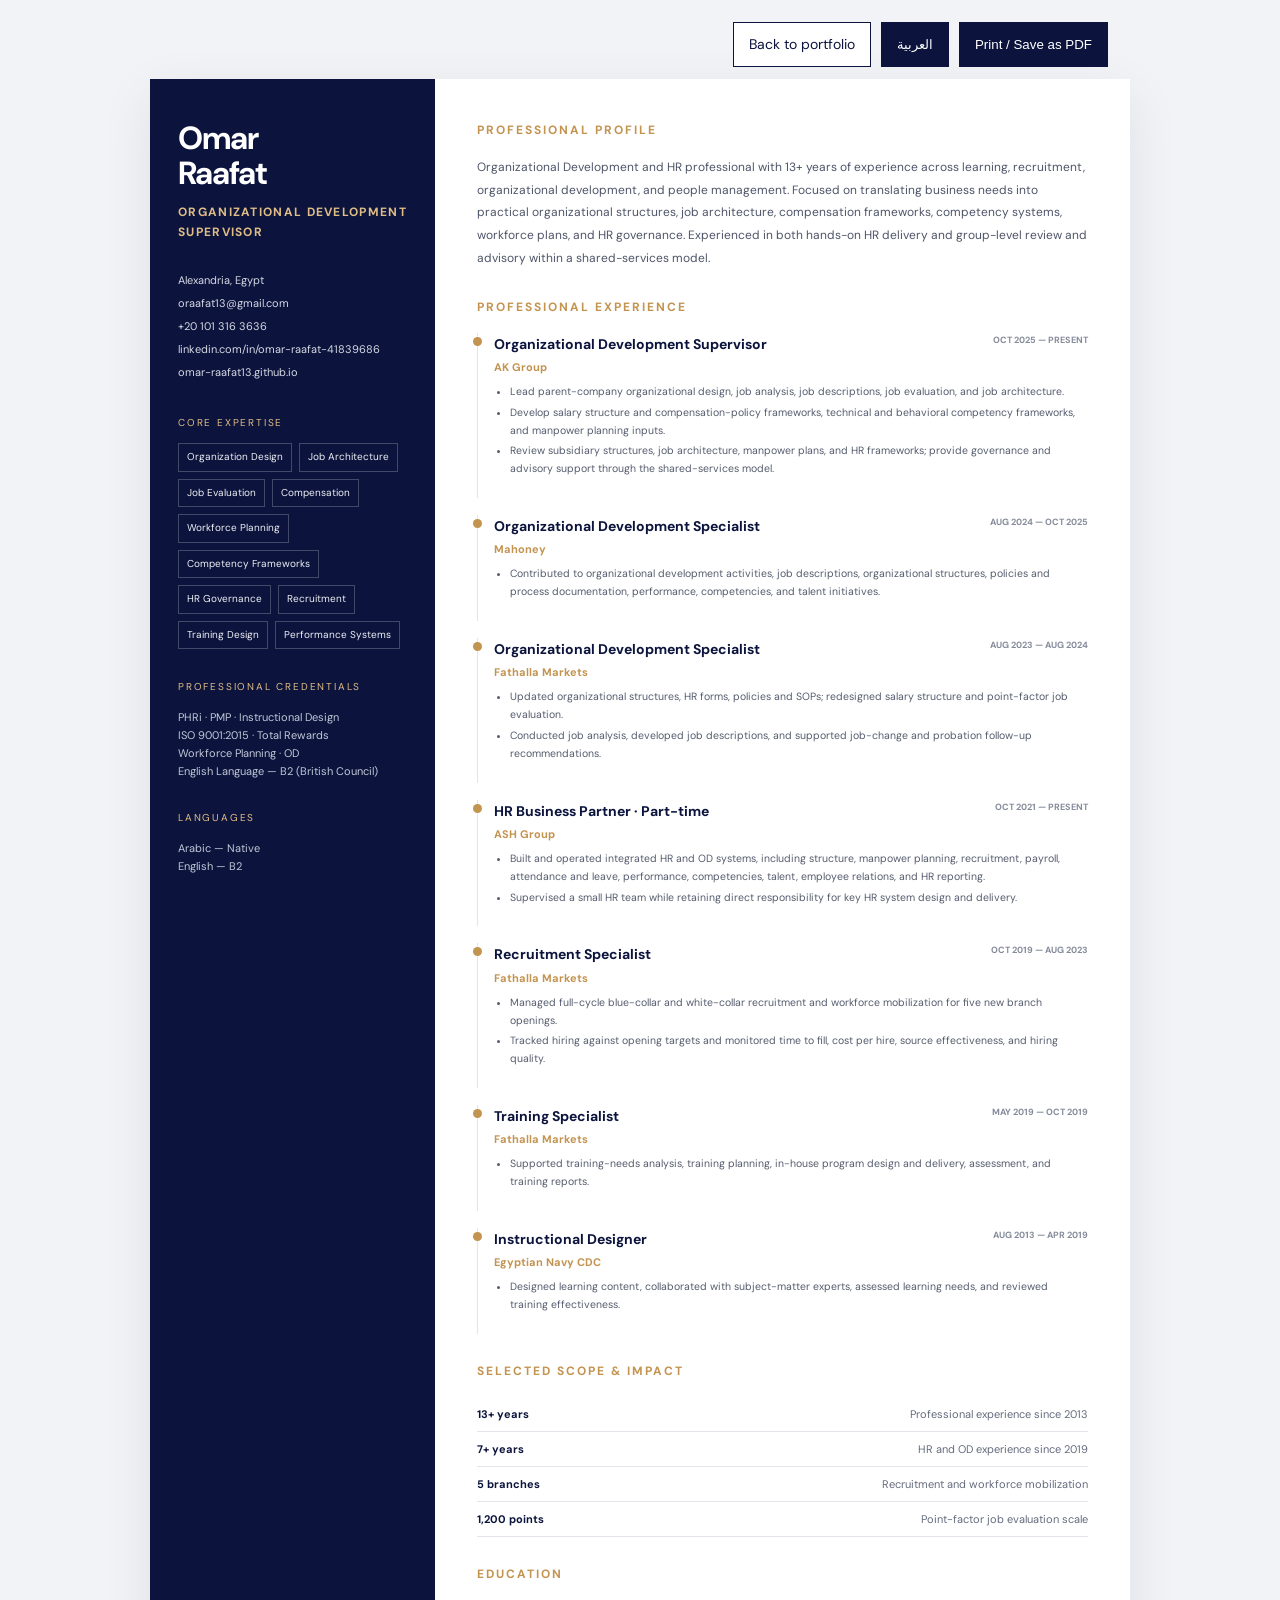
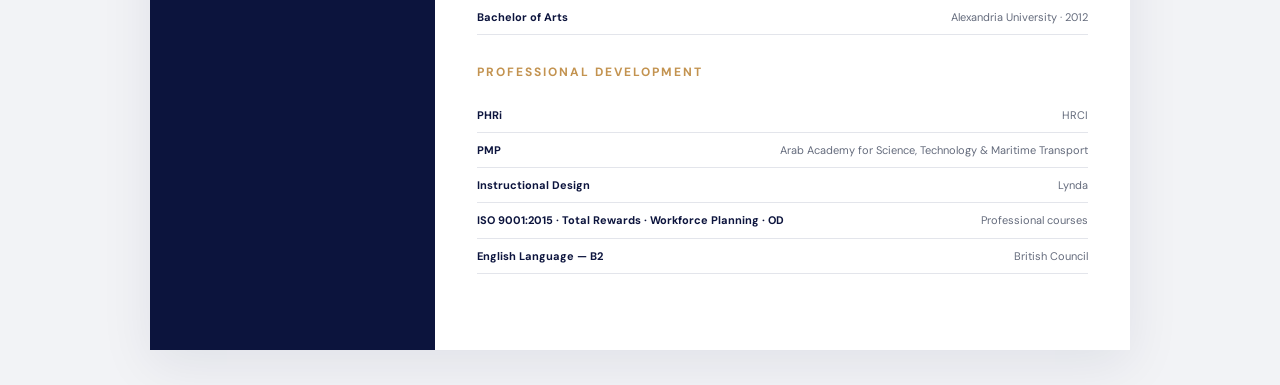
==== cv.html @ f004bfda "Add bilingual print-ready professional CV" ====
<!DOCTYPE html>
<html lang="en">
<head>
<meta charset="UTF-8">
<meta name="viewport" content="width=device-width, initial-scale=1.0">
<meta name="description" content="Omar Raafat — Professional CV | Organizational Development and HR">
<meta name="theme-color" content="#0c143d">
<title>Omar Raafat | Professional CV</title>
<link rel="preconnect" href="https://fonts.googleapis.com">
<link href="https://fonts.googleapis.com/css2?family=DM+Sans:wght@400;500;600;700&family=Cairo:wght@400;500;600;700&display=swap" rel="stylesheet">
<style>
:root{--navy:#0c143d;--gold:#c39350;--ink:#20263b;--muted:#646b7c;--line:#e3e5eb}
*{box-sizing:border-box}body{margin:0;background:#f2f3f6;color:var(--ink);font:14px/1.65 "DM Sans",Arial,sans-serif}
.toolbar{max-width:980px;margin:22px auto 12px;display:flex;justify-content:flex-end;gap:10px;padding:0 22px}
.toolbar button,.toolbar a{border:1px solid var(--navy);background:var(--navy);color:white;padding:10px 15px;font:600 12px inherit;cursor:pointer;text-decoration:none}
.toolbar .secondary{background:white;color:var(--navy)}
.sheet{max-width:980px;margin:0 auto 35px;background:#fff;box-shadow:0 15px 50px #0c143d14;display:grid;grid-template-columns:285px 1fr;min-height:1120px}
aside{background:var(--navy);color:#fff;padding:42px 28px}
main{padding:42px 42px 48px}
h1{font-size:32px;line-height:1.1;margin:0;color:#fff;letter-spacing:-1px}
.role{margin:12px 0 26px;color:#e0bd86;font-size:12px;font-weight:700;letter-spacing:1.3px;text-transform:uppercase}
.contact{font-size:11px;color:#d6d9e4;line-height:2.1;overflow-wrap:anywhere}
.side-title{margin:30px 0 12px;color:#e0bd86;font-size:10px;letter-spacing:1.8px;text-transform:uppercase}
.skill-list{display:flex;flex-wrap:wrap;gap:7px}
.skill-list span{border:1px solid #ffffff38;padding:5px 8px;font-size:10px;color:#eef0f6}
.side-note{font-size:11px;color:#c2c8d7}
h2{font-size:12px;letter-spacing:2px;color:var(--gold);margin:0 0 15px;text-transform:uppercase}
main>section{margin-bottom:28px}
.summary{font-size:12px;line-height:1.9;color:#4e5568;margin:0}
.job{padding:0 0 17px 16px;border-left:1px solid var(--line);margin:0 0 17px;position:relative}
.job:before{content:"";position:absolute;left:-5px;top:4px;width:9px;height:9px;border-radius:50%;background:var(--gold)}
.job-head{display:flex;justify-content:space-between;gap:12px;align-items:start}
.job h3{font-size:14px;margin:0;color:var(--navy)}
.job .company{font-size:11px;color:var(--gold);font-weight:700;margin:2px 0 7px}
.job time{font-size:9px;color:#858b9a;white-space:nowrap;font-weight:700}
.job ul{margin:0;padding-left:16px;color:#555c6d;font-size:10.5px;line-height:1.7}
.job li{margin-bottom:3px}
.education-row,.credential-row{display:flex;justify-content:space-between;gap:12px;border-bottom:1px solid var(--line);padding:8px 0;font-size:11px}
.education-row b,.credential-row b{color:var(--navy)}
.education-row span,.credential-row span{color:var(--muted);text-align:right}
.actions{font-size:11px;color:var(--muted)}
body[dir=rtl]{font-family:"Cairo",sans-serif}
body[dir=rtl] .sheet{grid-template-columns:285px 1fr}
body[dir=rtl] .job{border-left:0;border-right:1px solid var(--line);padding:0 16px 17px 0}
body[dir=rtl] .job:before{left:auto;right:-5px}
body[dir=rtl] .job ul{padding-left:0;padding-right:16px}
body[dir=rtl] .job time,body[dir=rtl] .education-row span,body[dir=rtl] .credential-row span{text-align:left}
@media(max-width:700px){.sheet{grid-template-columns:1fr;margin:0 10px 20px}.sheet aside{padding:30px 24px}.sheet main{padding:30px 24px}.job-head{flex-direction:column;gap:2px}.toolbar{margin-top:12px}}
@media print{body{background:#fff}.toolbar{display:none}.sheet{margin:0;max-width:none;box-shadow:none;min-height:0;grid-template-columns:255px 1fr}aside{padding:30px 22px}main{padding:30px 32px}h1{font-size:27px}.job{break-inside:avoid}main>section{break-inside:avoid}@page{size:A4;margin:0}}
</style>
</head>
<body>
<div class="toolbar"><a class="secondary" href="index.html" data-en="Back to portfolio" data-ar="العودة إلى الموقع">Back to portfolio</a><button type="button" id="language">العربية</button><button type="button" onclick="window.print()" data-en="Print / Save as PDF" data-ar="طباعة / حفظ PDF">Print / Save as PDF</button></div>
<div class="sheet">
<aside>
<h1>Omar<br>Raafat</h1>
<div class="role" data-en="Organizational Development Supervisor" data-ar="مشرف التطوير المؤسسي">Organizational Development Supervisor</div>
<div class="contact">Alexandria, Egypt<br>oraafat13@gmail.com<br>+20 101 316 3636<br>linkedin.com/in/omar-raafat-41839686<br>omar-raafat13.github.io</div>
<div class="side-title" data-en="Core Expertise" data-ar="مجالات الخبرة">Core Expertise</div>
<div class="skill-list">
<span data-en="Organization Design" data-ar="التصميم التنظيمي">Organization Design</span><span data-en="Job Architecture" data-ar="هندسة الوظائف">Job Architecture</span><span data-en="Job Evaluation" data-ar="تقييم الوظائف">Job Evaluation</span><span data-en="Compensation" data-ar="التعويضات">Compensation</span><span data-en="Workforce Planning" data-ar="تخطيط القوى العاملة">Workforce Planning</span><span data-en="Competency Frameworks" data-ar="أطر الجدارات">Competency Frameworks</span><span data-en="HR Governance" data-ar="حوكمة الموارد البشرية">HR Governance</span><span data-en="Recruitment" data-ar="التوظيف">Recruitment</span><span data-en="Training Design" data-ar="تصميم التدريب">Training Design</span><span data-en="Performance Systems" data-ar="أنظمة الأداء">Performance Systems</span>
</div>
<div class="side-title" data-en="Professional Credentials" data-ar="الشهادات المهنية">Professional Credentials</div>
<p class="side-note">PHRi · PMP · Instructional Design<br>ISO 9001:2015 · Total Rewards<br>Workforce Planning · OD<br>English Language — B2 (British Council)</p>
<div class="side-title" data-en="Languages" data-ar="اللغات">Languages</div>
<p class="side-note" data-en="Arabic — Native<br>English — B2" data-ar="العربية — اللغة الأم<br>الإنجليزية — B2">Arabic — Native<br>English — B2</p>
</aside>
<main>
<section><h2 data-en="Professional Profile" data-ar="الملف المهني">Professional Profile</h2><p class="summary" data-en="Organizational Development and HR professional with 13+ years of experience across learning, recruitment, organizational development, and people management. Focused on translating business needs into practical organizational structures, job architecture, compensation frameworks, competency systems, workforce plans, and HR governance. Experienced in both hands-on HR delivery and group-level review and advisory within a shared-services model." data-ar="متخصص في التطوير المؤسسي والموارد البشرية بخبرة تزيد على 13 عامًا في مجالات التعلم والتوظيف والتطوير المؤسسي وإدارة الأفراد. أركز على تحويل احتياجات الأعمال إلى هياكل تنظيمية عملية وهندسة وظائف وأطر تعويضات وأنظمة جدارات وخطط قوى عاملة وحوكمة للموارد البشرية، مع خبرة في التنفيذ المباشر والمراجعة والدعم الاستشاري على مستوى المجموعة.">Organizational Development and HR professional with 13+ years of experience across learning, recruitment, organizational development, and people management. Focused on translating business needs into practical organizational structures, job architecture, compensation frameworks, competency systems, workforce plans, and HR governance. Experienced in both hands-on HR delivery and group-level review and advisory within a shared-services model.</p></section>
<section><h2 data-en="Professional Experience" data-ar="الخبرات المهنية">Professional Experience</h2>
<div class="job"><div class="job-head"><div><h3 data-en="Organizational Development Supervisor" data-ar="مشرف التطوير المؤسسي">Organizational Development Supervisor</h3><div class="company">AK Group</div></div><time>OCT 2025 — PRESENT</time></div><ul><li data-en="Lead parent-company organizational design, job analysis, job descriptions, job evaluation, and job architecture." data-ar="قيادة التصميم التنظيمي وتحليل الوظائف والأوصاف الوظيفية وتقييم الوظائف وهندسة الوظائف بالشركة الأم.">Lead parent-company organizational design, job analysis, job descriptions, job evaluation, and job architecture.</li><li data-en="Develop salary structure and compensation-policy frameworks, technical and behavioral competency frameworks, and manpower planning inputs." data-ar="تطوير هيكل الرواتب وأطر سياسات التعويضات وأطر الجدارات الفنية والسلوكية ومدخلات تخطيط القوى العاملة.">Develop salary structure and compensation-policy frameworks, technical and behavioral competency frameworks, and manpower planning inputs.</li><li data-en="Review subsidiary structures, job architecture, manpower plans, and HR frameworks; provide governance and advisory support through the shared-services model." data-ar="مراجعة هياكل الشركات التابعة وهندسة الوظائف وخطط القوى العاملة وأطر الموارد البشرية وتقديم الدعم الاستشاري والحوكمي من خلال نموذج الخدمات المشتركة.">Review subsidiary structures, job architecture, manpower plans, and HR frameworks; provide governance and advisory support through the shared-services model.</li></ul></div>
<div class="job"><div class="job-head"><div><h3 data-en="Organizational Development Specialist" data-ar="أخصائي التطوير المؤسسي">Organizational Development Specialist</h3><div class="company">Mahoney</div></div><time>AUG 2024 — OCT 2025</time></div><ul><li data-en="Contributed to organizational development activities, job descriptions, organizational structures, policies and process documentation, performance, competencies, and talent initiatives." data-ar="المساهمة في أنشطة التطوير المؤسسي والأوصاف والهياكل التنظيمية والسياسات وتوثيق العمليات ومبادرات الأداء والجدارات والمواهب.">Contributed to organizational development activities, job descriptions, organizational structures, policies and process documentation, performance, competencies, and talent initiatives.</li></ul></div>
<div class="job"><div class="job-head"><div><h3 data-en="Organizational Development Specialist" data-ar="أخصائي التطوير المؤسسي">Organizational Development Specialist</h3><div class="company">Fathalla Markets</div></div><time>AUG 2023 — AUG 2024</time></div><ul><li data-en="Updated organizational structures, HR forms, policies and SOPs; redesigned salary structure and point-factor job evaluation." data-ar="تحديث الهياكل التنظيمية ونماذج الموارد البشرية والسياسات وإجراءات التشغيل وإعادة تصميم هيكل الرواتب وتقييم الوظائف بنظام العوامل والنقاط.">Updated organizational structures, HR forms, policies and SOPs; redesigned salary structure and point-factor job evaluation.</li><li data-en="Conducted job analysis, developed job descriptions, and supported job-change and probation follow-up recommendations." data-ar="إجراء تحليل الوظائف وإعداد الأوصاف الوظيفية ودعم توصيات التغييرات الوظيفية ومتابعة فترة الاختبار.">Conducted job analysis, developed job descriptions, and supported job-change and probation follow-up recommendations.</li></ul></div>
<div class="job"><div class="job-head"><div><h3 data-en="HR Business Partner · Part-time" data-ar="شريك أعمال الموارد البشرية · دوام جزئي">HR Business Partner · Part-time</h3><div class="company">ASH Group</div></div><time>OCT 2021 — PRESENT</time></div><ul><li data-en="Built and operated integrated HR and OD systems, including structure, manpower planning, recruitment, payroll, attendance and leave, performance, competencies, talent, employee relations, and HR reporting." data-ar="تصميم وتشغيل أنظمة متكاملة للموارد البشرية والتطوير المؤسسي تشمل الهيكل وتخطيط القوى العاملة والتوظيف والرواتب والحضور والإجازات والأداء والجدارات والمواهب وعلاقات الموظفين والتقارير.">Built and operated integrated HR and OD systems, including structure, manpower planning, recruitment, payroll, attendance and leave, performance, competencies, talent, employee relations, and HR reporting.</li><li data-en="Supervised a small HR team while retaining direct responsibility for key HR system design and delivery." data-ar="الإشراف على فريق موارد بشرية صغير مع الاحتفاظ بالمسؤولية المباشرة عن تصميم وتنفيذ أنظمة الموارد البشرية الرئيسية.">Supervised a small HR team while retaining direct responsibility for key HR system design and delivery.</li></ul></div>
<div class="job"><div class="job-head"><div><h3 data-en="Recruitment Specialist" data-ar="أخصائي توظيف">Recruitment Specialist</h3><div class="company">Fathalla Markets</div></div><time>OCT 2019 — AUG 2023</time></div><ul><li data-en="Managed full-cycle blue-collar and white-collar recruitment and workforce mobilization for five new branch openings." data-ar="إدارة دورة التوظيف الكاملة للوظائف التشغيلية والإدارية وتجهيز القوى العاملة لافتتاح خمسة فروع جديدة.">Managed full-cycle blue-collar and white-collar recruitment and workforce mobilization for five new branch openings.</li><li data-en="Tracked hiring against opening targets and monitored time to fill, cost per hire, source effectiveness, and hiring quality." data-ar="متابعة التعيينات مقابل مستهدفات الافتتاح ومؤشرات وقت شغل الوظيفة وتكلفة التعيين وفاعلية مصادر التوظيف وجودة التعيين.">Tracked hiring against opening targets and monitored time to fill, cost per hire, source effectiveness, and hiring quality.</li></ul></div>
<div class="job"><div class="job-head"><div><h3 data-en="Training Specialist" data-ar="أخصائي تدريب">Training Specialist</h3><div class="company">Fathalla Markets</div></div><time>MAY 2019 — OCT 2019</time></div><ul><li data-en="Supported training-needs analysis, training planning, in-house program design and delivery, assessment, and training reports." data-ar="دعم تحليل الاحتياجات التدريبية والتخطيط وتصميم وتنفيذ البرامج الداخلية والتقييم وتقارير التدريب.">Supported training-needs analysis, training planning, in-house program design and delivery, assessment, and training reports.</li></ul></div>
<div class="job"><div class="job-head"><div><h3 data-en="Instructional Designer" data-ar="مصمم تعليمي">Instructional Designer</h3><div class="company">Egyptian Navy CDC</div></div><time>AUG 2013 — APR 2019</time></div><ul><li data-en="Designed learning content, collaborated with subject-matter experts, assessed learning needs, and reviewed training effectiveness." data-ar="تصميم المحتوى التعليمي والتعاون مع الخبراء وتقييم الاحتياجات التعليمية ومراجعة فاعلية التدريب.">Designed learning content, collaborated with subject-matter experts, assessed learning needs, and reviewed training effectiveness.</li></ul></div>
</section>
<section><h2 data-en="Selected Scope & Impact" data-ar="نطاق العمل والأثر">Selected Scope & Impact</h2><div class="credential-row"><b>13+ years</b><span data-en="Professional experience since 2013" data-ar="خبرة مهنية منذ 2013">Professional experience since 2013</span></div><div class="credential-row"><b>7+ years</b><span data-en="HR and OD experience since 2019" data-ar="خبرة في الموارد البشرية والتطوير المؤسسي منذ 2019">HR and OD experience since 2019</span></div><div class="credential-row"><b>5 branches</b><span data-en="Recruitment and workforce mobilization" data-ar="التوظيف وتجهيز القوى العاملة">Recruitment and workforce mobilization</span></div><div class="credential-row"><b>1,200 points</b><span data-en="Point-factor job evaluation scale" data-ar="مقياس تقييم الوظائف بنظام العوامل والنقاط">Point-factor job evaluation scale</span></div></section>
<section><h2 data-en="Education" data-ar="التعليم">Education</h2><div class="education-row"><b data-en="Bachelor of Arts" data-ar="ليسانس الآداب">Bachelor of Arts</b><span>Alexandria University · 2012</span></div></section>
<section><h2 data-en="Professional Development" data-ar="التطوير المهني">Professional Development</h2><div class="education-row"><b>PHRi</b><span>HRCI</span></div><div class="education-row"><b>PMP</b><span>Arab Academy for Science, Technology & Maritime Transport</span></div><div class="education-row"><b>Instructional Design</b><span>Lynda</span></div><div class="education-row"><b>ISO 9001:2015 · Total Rewards · Workforce Planning · OD</b><span>Professional courses</span></div><div class="education-row"><b>English Language — B2</b><span>British Council</span></div></section>
</main>
</div>
<script>
const toggle=document.getElementById("language");
function setLang(lang){document.documentElement.lang=lang;document.body.dir=lang==="ar"?"rtl":"ltr";document.querySelectorAll("[data-en][data-ar]").forEach(el=>el.textContent=el.dataset[lang]);toggle.textContent=lang==="en"?"العربية":"English";}
toggle.addEventListener("click",()=>setLang(document.documentElement.lang==="en"?"ar":"en"));
</script>
</body>
</html>
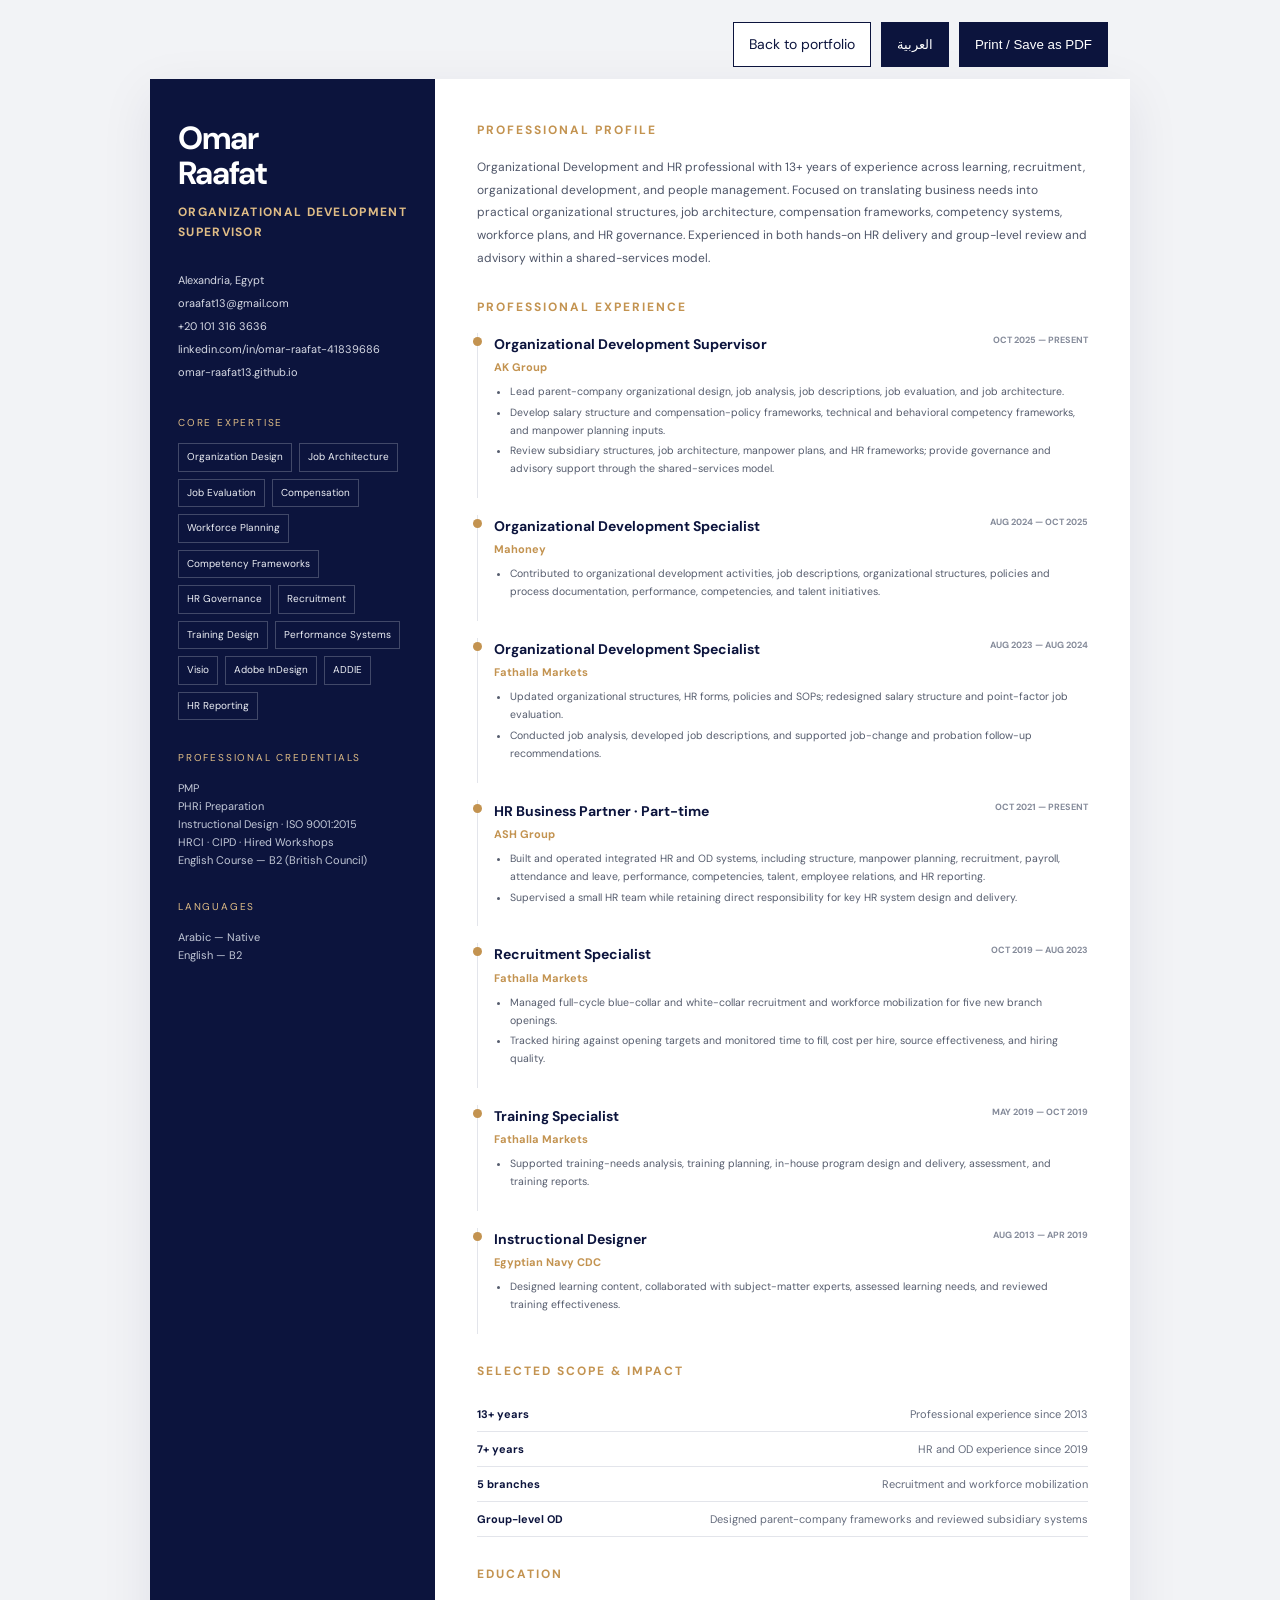
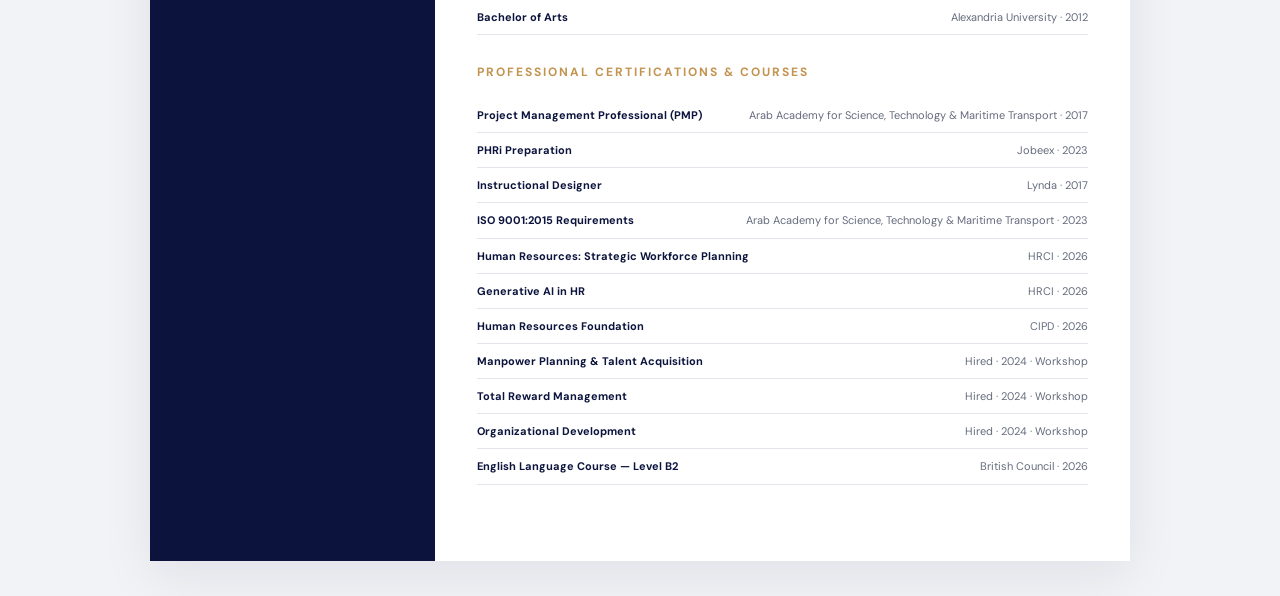
==== commit 3061dc49: "Expand CV to include all listed courses and accurately label PHRi preparation" ====
--- a/cv.html
+++ b/cv.html
@@ -58,10 +58,10 @@
 <div class="contact">Alexandria, Egypt<br>oraafat13@gmail.com<br>+20 101 316 3636<br>linkedin.com/in/omar-raafat-41839686<br>omar-raafat13.github.io</div>
 <div class="side-title" data-en="Core Expertise" data-ar="مجالات الخبرة">Core Expertise</div>
 <div class="skill-list">
-<span data-en="Organization Design" data-ar="التصميم التنظيمي">Organization Design</span><span data-en="Job Architecture" data-ar="هندسة الوظائف">Job Architecture</span><span data-en="Job Evaluation" data-ar="تقييم الوظائف">Job Evaluation</span><span data-en="Compensation" data-ar="التعويضات">Compensation</span><span data-en="Workforce Planning" data-ar="تخطيط القوى العاملة">Workforce Planning</span><span data-en="Competency Frameworks" data-ar="أطر الجدارات">Competency Frameworks</span><span data-en="HR Governance" data-ar="حوكمة الموارد البشرية">HR Governance</span><span data-en="Recruitment" data-ar="التوظيف">Recruitment</span><span data-en="Training Design" data-ar="تصميم التدريب">Training Design</span><span data-en="Performance Systems" data-ar="أنظمة الأداء">Performance Systems</span>
+<span data-en="Organization Design" data-ar="التصميم التنظيمي">Organization Design</span><span data-en="Job Architecture" data-ar="هندسة الوظائف">Job Architecture</span><span data-en="Job Evaluation" data-ar="تقييم الوظائف">Job Evaluation</span><span data-en="Compensation" data-ar="التعويضات">Compensation</span><span data-en="Workforce Planning" data-ar="تخطيط القوى العاملة">Workforce Planning</span><span data-en="Competency Frameworks" data-ar="أطر الجدارات">Competency Frameworks</span><span data-en="HR Governance" data-ar="حوكمة الموارد البشرية">HR Governance</span><span data-en="Recruitment" data-ar="التوظيف">Recruitment</span><span data-en="Training Design" data-ar="تصميم التدريب">Training Design</span><span data-en="Performance Systems" data-ar="أنظمة الأداء">Performance Systems</span><span>Visio</span><span>Adobe InDesign</span><span>ADDIE</span><span data-en="HR Reporting" data-ar="تقارير الموارد البشرية">HR Reporting</span>
 </div>
 <div class="side-title" data-en="Professional Credentials" data-ar="الشهادات المهنية">Professional Credentials</div>
-<p class="side-note">PHRi · PMP · Instructional Design<br>ISO 9001:2015 · Total Rewards<br>Workforce Planning · OD<br>English Language — B2 (British Council)</p>
+<p class="side-note">PMP<br>PHRi Preparation<br>Instructional Design · ISO 9001:2015<br>HRCI · CIPD · Hired Workshops<br>English Course — B2 (British Council)</p>
 <div class="side-title" data-en="Languages" data-ar="اللغات">Languages</div>
 <p class="side-note" data-en="Arabic — Native<br>English — B2" data-ar="العربية — اللغة الأم<br>الإنجليزية — B2">Arabic — Native<br>English — B2</p>
 </aside>
@@ -76,9 +76,21 @@
 <div class="job"><div class="job-head"><div><h3 data-en="Training Specialist" data-ar="أخصائي تدريب">Training Specialist</h3><div class="company">Fathalla Markets</div></div><time>MAY 2019 — OCT 2019</time></div><ul><li data-en="Supported training-needs analysis, training planning, in-house program design and delivery, assessment, and training reports." data-ar="دعم تحليل الاحتياجات التدريبية والتخطيط وتصميم وتنفيذ البرامج الداخلية والتقييم وتقارير التدريب.">Supported training-needs analysis, training planning, in-house program design and delivery, assessment, and training reports.</li></ul></div>
 <div class="job"><div class="job-head"><div><h3 data-en="Instructional Designer" data-ar="مصمم تعليمي">Instructional Designer</h3><div class="company">Egyptian Navy CDC</div></div><time>AUG 2013 — APR 2019</time></div><ul><li data-en="Designed learning content, collaborated with subject-matter experts, assessed learning needs, and reviewed training effectiveness." data-ar="تصميم المحتوى التعليمي والتعاون مع الخبراء وتقييم الاحتياجات التعليمية ومراجعة فاعلية التدريب.">Designed learning content, collaborated with subject-matter experts, assessed learning needs, and reviewed training effectiveness.</li></ul></div>
 </section>
-<section><h2 data-en="Selected Scope & Impact" data-ar="نطاق العمل والأثر">Selected Scope & Impact</h2><div class="credential-row"><b>13+ years</b><span data-en="Professional experience since 2013" data-ar="خبرة مهنية منذ 2013">Professional experience since 2013</span></div><div class="credential-row"><b>7+ years</b><span data-en="HR and OD experience since 2019" data-ar="خبرة في الموارد البشرية والتطوير المؤسسي منذ 2019">HR and OD experience since 2019</span></div><div class="credential-row"><b>5 branches</b><span data-en="Recruitment and workforce mobilization" data-ar="التوظيف وتجهيز القوى العاملة">Recruitment and workforce mobilization</span></div><div class="credential-row"><b>1,200 points</b><span data-en="Point-factor job evaluation scale" data-ar="مقياس تقييم الوظائف بنظام العوامل والنقاط">Point-factor job evaluation scale</span></div></section>
+<section><h2 data-en="Selected Scope & Impact" data-ar="نطاق العمل والأثر">Selected Scope & Impact</h2><div class="credential-row"><b>13+ years</b><span data-en="Professional experience since 2013" data-ar="خبرة مهنية منذ 2013">Professional experience since 2013</span></div><div class="credential-row"><b>7+ years</b><span data-en="HR and OD experience since 2019" data-ar="خبرة في الموارد البشرية والتطوير المؤسسي منذ 2019">HR and OD experience since 2019</span></div><div class="credential-row"><b>5 branches</b><span data-en="Recruitment and workforce mobilization" data-ar="التوظيف وتجهيز القوى العاملة">Recruitment and workforce mobilization</span></div><div class="credential-row"><b>Group-level OD</b><span data-en="Designed parent-company frameworks and reviewed subsidiary systems" data-ar="تصميم أطر الشركة الأم ومراجعة أنظمة الشركات التابعة">Designed parent-company frameworks and reviewed subsidiary systems</span></div></section>
 <section><h2 data-en="Education" data-ar="التعليم">Education</h2><div class="education-row"><b data-en="Bachelor of Arts" data-ar="ليسانس الآداب">Bachelor of Arts</b><span>Alexandria University · 2012</span></div></section>
-<section><h2 data-en="Professional Development" data-ar="التطوير المهني">Professional Development</h2><div class="education-row"><b>PHRi</b><span>HRCI</span></div><div class="education-row"><b>PMP</b><span>Arab Academy for Science, Technology & Maritime Transport</span></div><div class="education-row"><b>Instructional Design</b><span>Lynda</span></div><div class="education-row"><b>ISO 9001:2015 · Total Rewards · Workforce Planning · OD</b><span>Professional courses</span></div><div class="education-row"><b>English Language — B2</b><span>British Council</span></div></section>
+<section><h2 data-en="Professional Certifications & Courses" data-ar="الشهادات والدورات المهنية">Professional Certifications & Courses</h2>
+<div class="education-row"><b>Project Management Professional (PMP)</b><span>Arab Academy for Science, Technology & Maritime Transport · 2017</span></div>
+<div class="education-row"><b>PHRi Preparation</b><span>Jobeex · 2023</span></div>
+<div class="education-row"><b>Instructional Designer</b><span>Lynda · 2017</span></div>
+<div class="education-row"><b>ISO 9001:2015 Requirements</b><span>Arab Academy for Science, Technology & Maritime Transport · 2023</span></div>
+<div class="education-row"><b>Human Resources: Strategic Workforce Planning</b><span>HRCI · 2026</span></div>
+<div class="education-row"><b>Generative AI in HR</b><span>HRCI · 2026</span></div>
+<div class="education-row"><b>Human Resources Foundation</b><span>CIPD · 2026</span></div>
+<div class="education-row"><b>Manpower Planning & Talent Acquisition</b><span>Hired · 2024 · Workshop</span></div>
+<div class="education-row"><b>Total Reward Management</b><span>Hired · 2024 · Workshop</span></div>
+<div class="education-row"><b>Organizational Development</b><span>Hired · 2024 · Workshop</span></div>
+<div class="education-row"><b>English Language Course — Level B2</b><span>British Council · 2026</span></div>
+</section>
 </main>
 </div>
 <script>
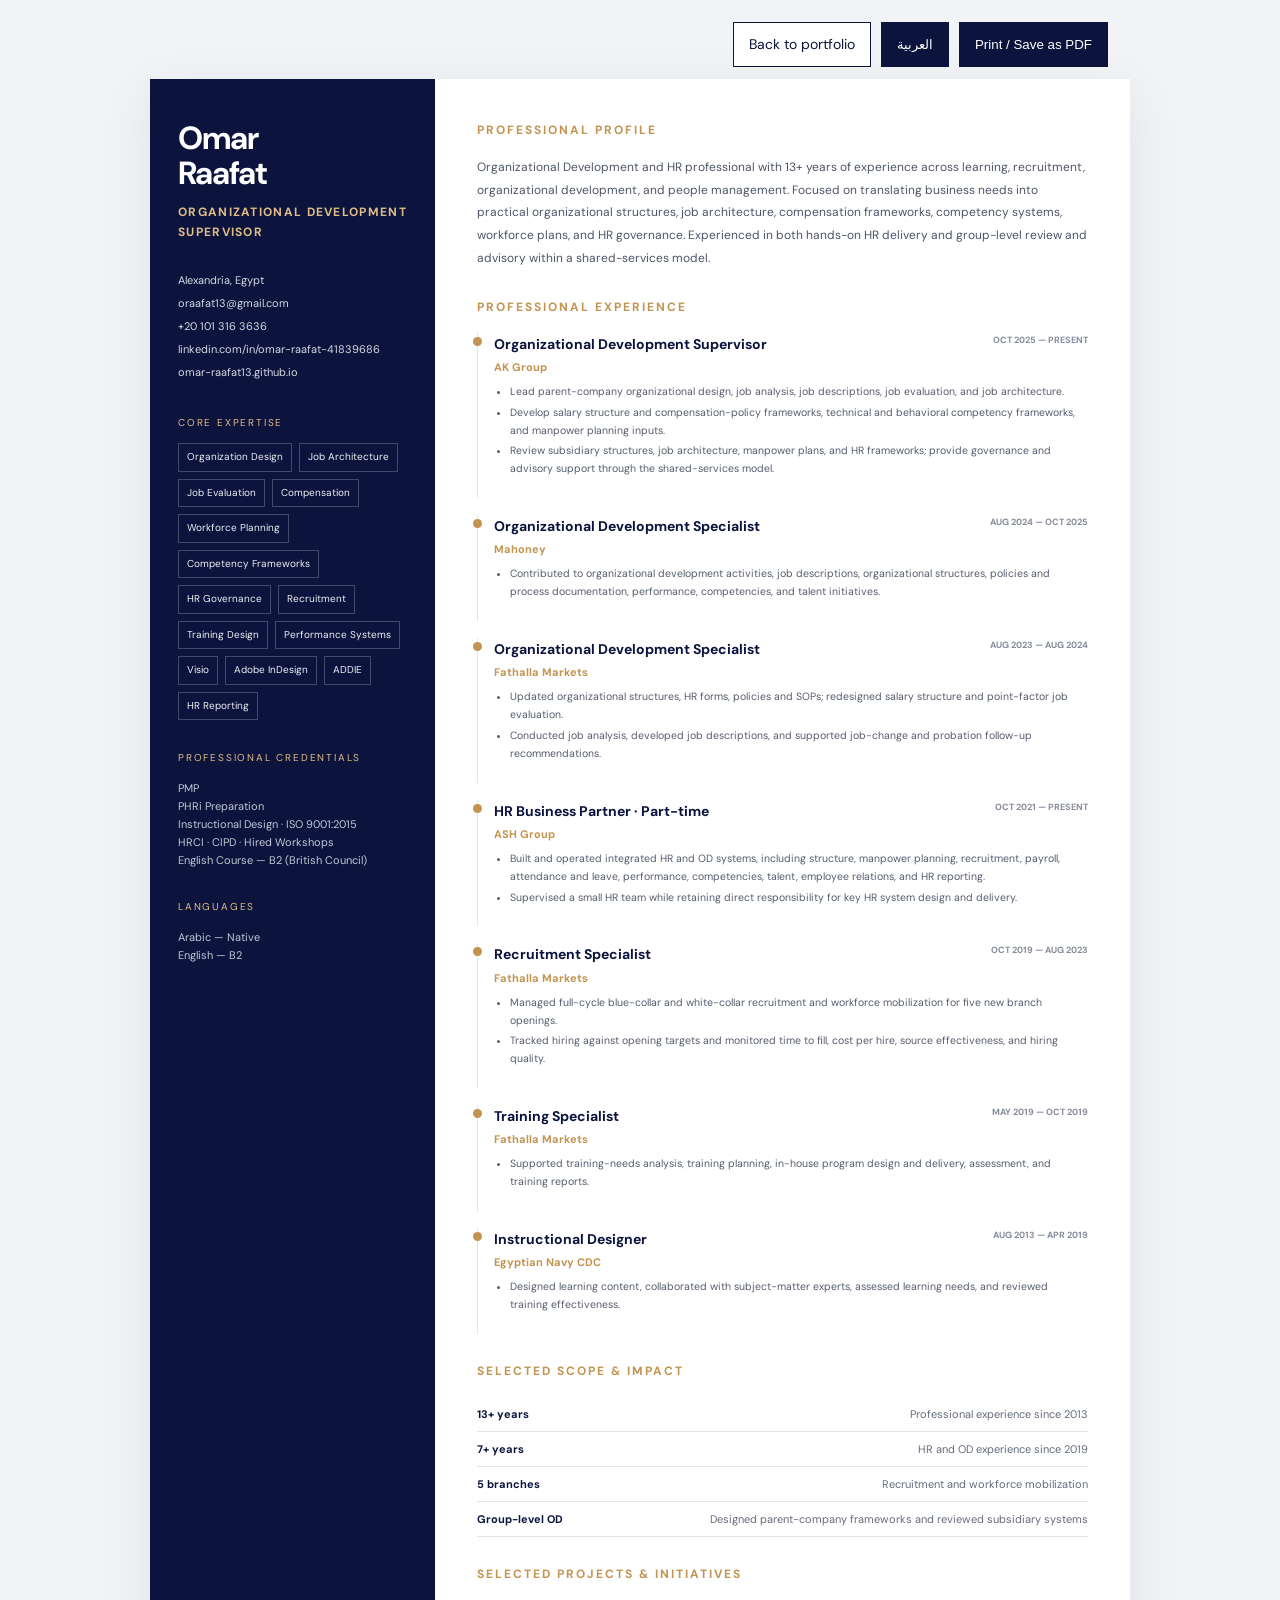
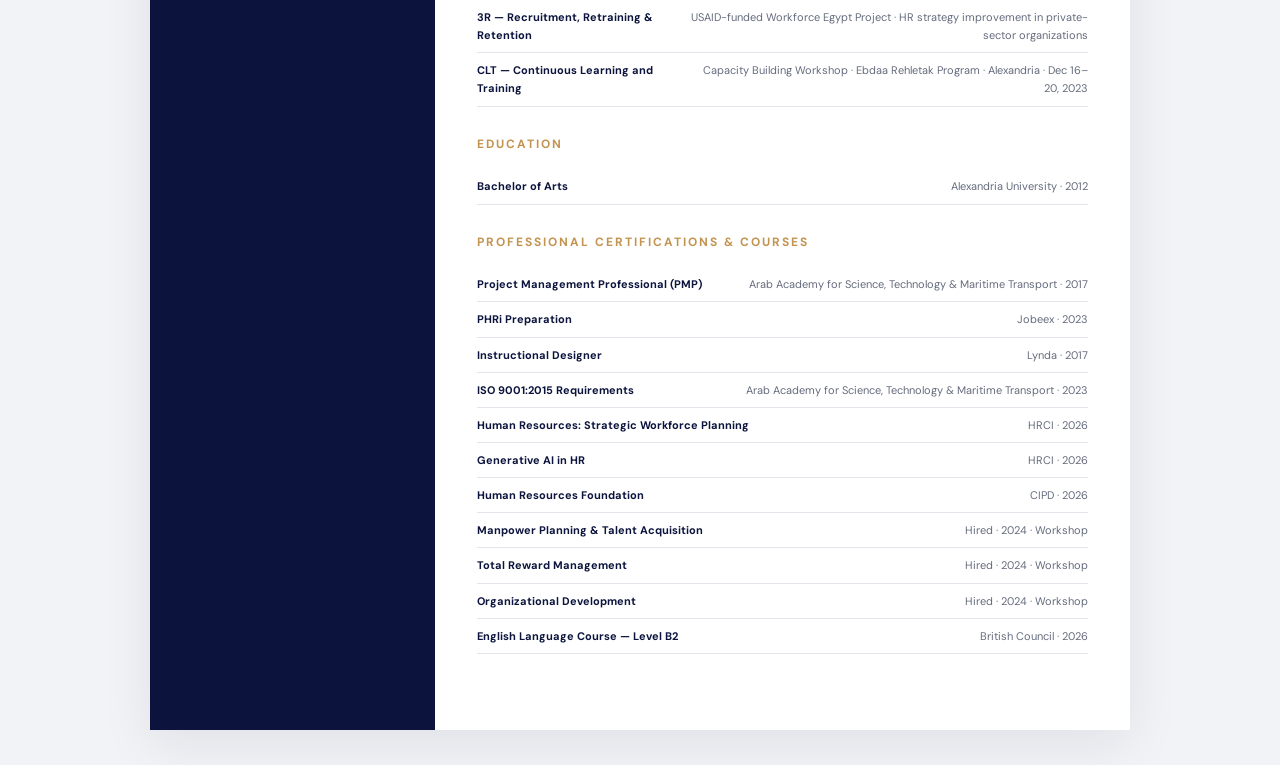
==== commit 4fc7c85b: "Add USAID Workforce Egypt initiatives to CV" ====
--- a/cv.html
+++ b/cv.html
@@ -77,6 +77,10 @@
 <div class="job"><div class="job-head"><div><h3 data-en="Instructional Designer" data-ar="مصمم تعليمي">Instructional Designer</h3><div class="company">Egyptian Navy CDC</div></div><time>AUG 2013 — APR 2019</time></div><ul><li data-en="Designed learning content, collaborated with subject-matter experts, assessed learning needs, and reviewed training effectiveness." data-ar="تصميم المحتوى التعليمي والتعاون مع الخبراء وتقييم الاحتياجات التعليمية ومراجعة فاعلية التدريب.">Designed learning content, collaborated with subject-matter experts, assessed learning needs, and reviewed training effectiveness.</li></ul></div>
 </section>
 <section><h2 data-en="Selected Scope & Impact" data-ar="نطاق العمل والأثر">Selected Scope & Impact</h2><div class="credential-row"><b>13+ years</b><span data-en="Professional experience since 2013" data-ar="خبرة مهنية منذ 2013">Professional experience since 2013</span></div><div class="credential-row"><b>7+ years</b><span data-en="HR and OD experience since 2019" data-ar="خبرة في الموارد البشرية والتطوير المؤسسي منذ 2019">HR and OD experience since 2019</span></div><div class="credential-row"><b>5 branches</b><span data-en="Recruitment and workforce mobilization" data-ar="التوظيف وتجهيز القوى العاملة">Recruitment and workforce mobilization</span></div><div class="credential-row"><b>Group-level OD</b><span data-en="Designed parent-company frameworks and reviewed subsidiary systems" data-ar="تصميم أطر الشركة الأم ومراجعة أنظمة الشركات التابعة">Designed parent-company frameworks and reviewed subsidiary systems</span></div></section>
+<section><h2 data-en="Selected Projects & Initiatives" data-ar="مشروعات ومبادرات مختارة">Selected Projects & Initiatives</h2>
+<div class="credential-row"><b>3R — Recruitment, Retraining & Retention</b><span data-en="USAID-funded Workforce Egypt Project · HR strategy improvement in private-sector organizations" data-ar="مشروع قوى عاملة مصر الممول من USAID · تحسين استراتيجيات الموارد البشرية في مؤسسات القطاع الخاص">USAID-funded Workforce Egypt Project · HR strategy improvement in private-sector organizations</span></div>
+<div class="credential-row"><b>CLT — Continuous Learning and Training</b><span data-en="Capacity Building Workshop · Ebdaa Rehletak Program · Alexandria · Dec 16–20, 2023" data-ar="ورشة بناء القدرات · برنامج ابدأ رحلتك · الإسكندرية · 16–20 ديسمبر 2023">Capacity Building Workshop · Ebdaa Rehletak Program · Alexandria · Dec 16–20, 2023</span></div>
+</section>
 <section><h2 data-en="Education" data-ar="التعليم">Education</h2><div class="education-row"><b data-en="Bachelor of Arts" data-ar="ليسانس الآداب">Bachelor of Arts</b><span>Alexandria University · 2012</span></div></section>
 <section><h2 data-en="Professional Certifications & Courses" data-ar="الشهادات والدورات المهنية">Professional Certifications & Courses</h2>
 <div class="education-row"><b>Project Management Professional (PMP)</b><span>Arab Academy for Science, Technology & Maritime Transport · 2017</span></div>
